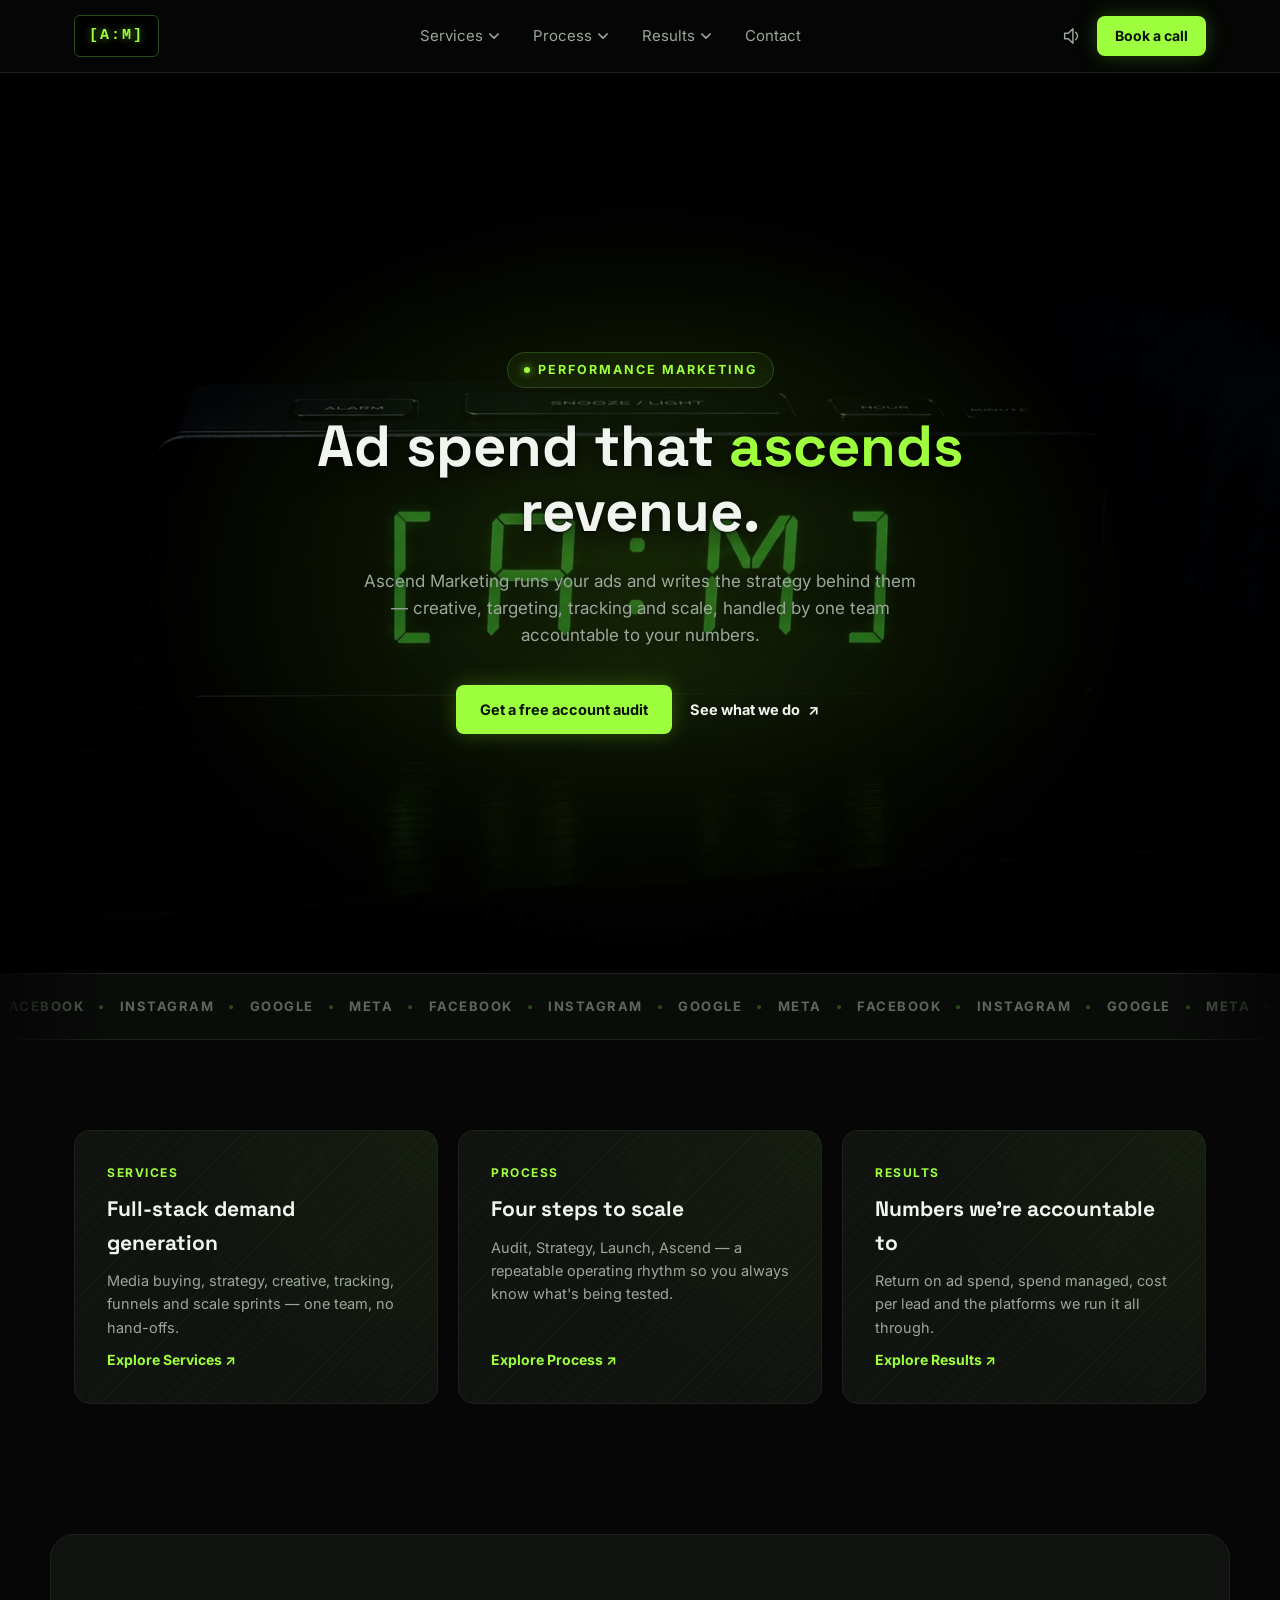
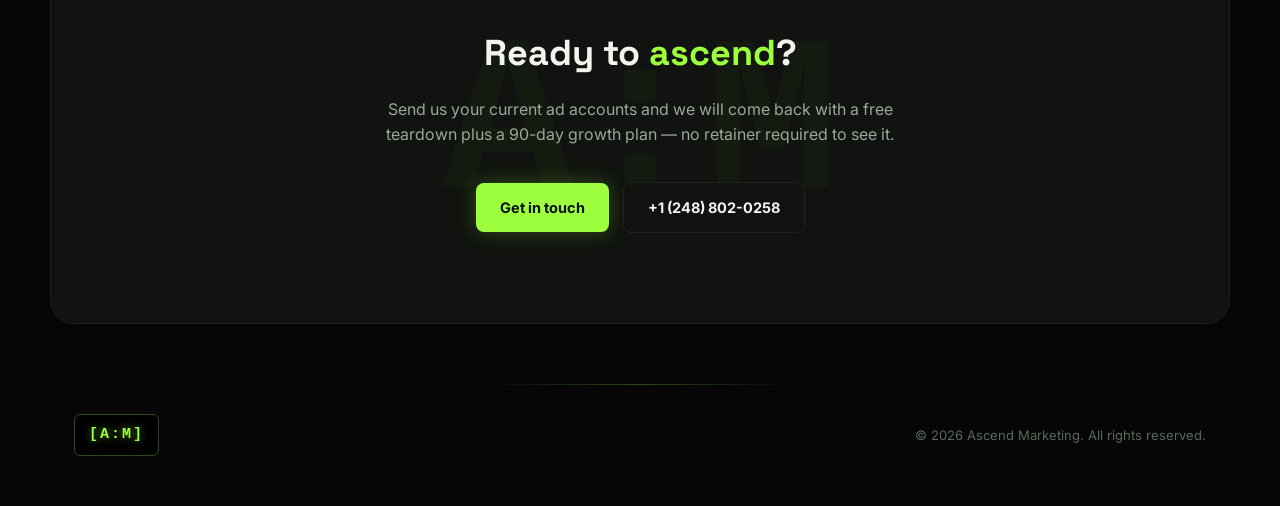
==== index.html @ 56b59812 "Initial commit: Ascend Marketing site" ====
<!DOCTYPE html>
<html lang="en">
<head>
<meta charset="UTF-8">
<meta name="viewport" content="width=device-width, initial-scale=1.0">
<title>Ascend Marketing | Paid Ads &amp; Growth Strategy</title>
<link rel="icon" type="image/svg+xml" href="data:image/svg+xml,%3Csvg xmlns='http://www.w3.org/2000/svg' viewBox='0 0 100 100'%3E%3Crect width='100' height='100' rx='18' fill='%23050605'/%3E%3Ctext x='50' y='63' font-family='Courier New,monospace' font-weight='700' font-size='32' fill='%239dff3d' text-anchor='middle'%3EAM%3C/text%3E%3C/svg%3E">
<link rel="preconnect" href="https://fonts.googleapis.com">
<link rel="preconnect" href="https://fonts.gstatic.com" crossorigin>
<link href="https://fonts.googleapis.com/css2?family=Space+Grotesk:wght@500;700&family=Inter:wght@400;500;600;700&display=swap" rel="stylesheet">
<link rel="stylesheet" href="styles.css">
</head>
<body>

<header class="site-header">
  <div class="header-inner">
    <a href="index.html" class="logo-badge" aria-label="Ascend Marketing — home">
      <span class="logo-scan"></span>
      <span class="logo-text">[A:M]</span>
    </a>

    <nav class="main-nav" id="mainNav" aria-label="Main">
      <div class="nav-item">
        <a class="nav-link" href="services.html">Services <svg class="chev" viewBox="0 0 12 8"><path d="M1 1l5 5 5-5"/></svg></a>
        <div class="dropdown">
          <a href="services.html#paid-media-buying"><strong>Paid Media Buying</strong><span>Facebook, Instagram, Google &amp; Meta, managed daily</span></a>
          <a href="services.html#growth-strategy"><strong>Growth Strategy</strong><span>Offers, audiences and channel sequencing</span></a>
          <a href="services.html#creative-production"><strong>Creative Production</strong><span>Static, UGC and short-form test batches</span></a>
          <a href="services.html#tracking-reporting"><strong>Tracking &amp; Reporting</strong><span>Clean conversion data in one dashboard</span></a>
        </div>
      </div>
      <div class="nav-item">
        <a class="nav-link" href="process.html">Process <svg class="chev" viewBox="0 0 12 8"><path d="M1 1l5 5 5-5"/></svg></a>
        <div class="dropdown">
          <a href="process.html#audit"><strong>Audit</strong><span>We find the leaks in accounts and tracking</span></a>
          <a href="process.html#strategy"><strong>Strategy</strong><span>A written plan with budgets and targets</span></a>
          <a href="process.html#launch"><strong>Launch</strong><span>Live campaigns inside two weeks</span></a>
          <a href="process.html#ascend"><strong>Ascend</strong><span>Weekly optimisation and monthly scale calls</span></a>
        </div>
      </div>
      <div class="nav-item">
        <a class="nav-link" href="results.html">Results <svg class="chev" viewBox="0 0 12 8"><path d="M1 1l5 5 5-5"/></svg></a>
        <div class="dropdown">
          <a href="results.html#transparency"><strong>100% Transparency</strong><span>Clear reporting, no black-box billing</span></a>
          <a href="results.html#fast-setup"><strong>Fast Setup</strong><span>Live campaigns inside two weeks</span></a>
          <a href="results.html#hands-on-support"><strong>Hands-On Support</strong><span>A real strategist on your account</span></a>
          <a href="results.html#platforms"><strong>Platforms</strong><span>Where we buy and what we plug into</span></a>
        </div>
      </div>
      <div class="nav-item">
        <a class="nav-link" href="contact.html">Contact</a>
      </div>
    </nav>

    <div class="header-actions">
      <button class="sound-toggle" id="soundToggle" aria-label="Toggle ambient sound" aria-pressed="false">
        <svg viewBox="0 0 24 24" class="icon-sound-on"><path d="M4 9v6h4l5 5V4L8 9H4z"/><path d="M16 8a5 5 0 010 8" fill="none" stroke="currentColor" stroke-width="1.6"/></svg>
        <svg viewBox="0 0 24 24" class="icon-sound-off"><path d="M4 9v6h4l5 5V4L8 9H4z"/><line x1="16" y1="8" x2="21" y2="16" stroke="currentColor" stroke-width="1.6"/><line x1="21" y1="8" x2="16" y2="16" stroke="currentColor" stroke-width="1.6"/></svg>
      </button>
      <a href="contact.html" class="btn btn-primary btn-small">Book a call</a>
      <button class="menu-toggle" id="menuToggle" aria-label="Toggle menu" aria-expanded="false" aria-controls="mainNav">
        <span></span><span></span><span></span>
      </button>
    </div>
  </div>
</header>

<main id="top">

  <section class="hero" id="hero">
    <div class="hero-bg" aria-hidden="true">
      <div class="ambient-glow ambient-glow-1"></div>
      <div class="ambient-glow ambient-glow-2"></div>
      <div class="clock-photo">
        <img src="assets/hero-clock.webp" alt="" class="clock-photo-img">
        <div class="clock-photo-glow"></div>
        <img src="assets/hero-clock.webp" alt="" class="clock-photo-glitch clock-photo-glitch-r">
        <img src="assets/hero-clock.webp" alt="" class="clock-photo-glitch clock-photo-glitch-b">
      </div>
      <div class="hero-vignette"></div>
    </div>

    <div class="hero-content reveal">
      <p class="eyebrow"><span class="dot"></span>Performance Marketing</p>
      <h1>Ad spend that <span class="accent">ascends</span> revenue.</h1>
      <p class="hero-sub">Ascend Marketing runs your ads and writes the strategy behind them — creative, targeting, tracking and scale, handled by one team accountable to your numbers.</p>
      <div class="hero-actions">
        <a href="contact.html" class="btn btn-primary">Get a free account audit</a>
        <a href="services.html" class="btn btn-link">See what we do <span class="arrow">↗</span></a>
      </div>
    </div>
  </section>

  <section class="marquee" aria-label="Platforms we advertise on">
    <div class="marquee-track">
      <span>Facebook</span><span class="dot-sep">•</span>
      <span>Instagram</span><span class="dot-sep">•</span>
      <span>Google</span><span class="dot-sep">•</span>
      <span>Meta</span><span class="dot-sep">•</span>
      <span>Facebook</span><span class="dot-sep">•</span>
      <span>Instagram</span><span class="dot-sep">•</span>
      <span>Google</span><span class="dot-sep">•</span>
      <span>Meta</span><span class="dot-sep">•</span>
      <span>Facebook</span><span class="dot-sep">•</span>
      <span>Instagram</span><span class="dot-sep">•</span>
      <span>Google</span><span class="dot-sep">•</span>
      <span>Meta</span><span class="dot-sep">•</span>
      <span>Facebook</span><span class="dot-sep">•</span>
      <span>Instagram</span><span class="dot-sep">•</span>
      <span>Google</span><span class="dot-sep">•</span>
      <span>Meta</span><span class="dot-sep">•</span>
      <span>Facebook</span><span class="dot-sep">•</span>
      <span>Instagram</span><span class="dot-sep">•</span>
      <span>Google</span><span class="dot-sep">•</span>
      <span>Meta</span><span class="dot-sep">•</span>
      <span>Facebook</span><span class="dot-sep">•</span>
      <span>Instagram</span><span class="dot-sep">•</span>
      <span>Google</span><span class="dot-sep">•</span>
      <span>Meta</span>
    </div>
  </section>

  <section class="teasers">
    <a href="services.html" class="teaser-card">
      <span class="teaser-eyebrow">Services</span>
      <h3>Full-stack demand generation</h3>
      <p>Media buying, strategy, creative, tracking, funnels and scale sprints — one team, no hand-offs.</p>
      <span class="teaser-link">Explore Services ↗</span>
    </a>
    <a href="process.html" class="teaser-card">
      <span class="teaser-eyebrow">Process</span>
      <h3>Four steps to scale</h3>
      <p>Audit, Strategy, Launch, Ascend — a repeatable operating rhythm so you always know what's being tested.</p>
      <span class="teaser-link">Explore Process ↗</span>
    </a>
    <a href="results.html" class="teaser-card">
      <span class="teaser-eyebrow">Results</span>
      <h3>Numbers we're accountable to</h3>
      <p>Return on ad spend, spend managed, cost per lead and the platforms we run it all through.</p>
      <span class="teaser-link">Explore Results ↗</span>
    </a>
  </section>

  <section class="cta-section" id="contact">
    <span class="watermark" aria-hidden="true">A:M</span>
    <h2>Ready to <span class="accent">ascend</span>?</h2>
    <p>Send us your current ad accounts and we will come back with a free teardown plus a 90-day growth plan — no retainer required to see it.</p>
    <div class="cta-actions">
      <a href="contact.html" class="btn btn-primary">Get in touch</a>
      <a href="tel:+12488020258" class="btn btn-dark">+1 (248) 802-0258</a>
    </div>
  </section>

</main>

<footer class="site-footer">
  <a href="index.html" class="logo-badge" aria-label="Ascend Marketing — home">
    <span class="logo-text">[A:M]</span>
  </a>
  <p>&copy; 2026 Ascend Marketing. All rights reserved.</p>
</footer>

<script src="script.js"></script>
</body>
</html>
---- styles.css ----
:root {
  --black: #050605;
  --black-soft: #0a0c0a;
  --panel: #10130f;
  --panel-border: #1c231a;
  --green: #7ed321;
  --green-bright: #9dff3d;
  --green-dim: #2a4a1a;
  --text: #f2f5ef;
  --text-muted: #9aa79a;
  --text-faint: #5c685c;
  --max-width: 1180px;
}

* { box-sizing: border-box; }
html { scroll-behavior: smooth; }

body {
  margin: 0;
  background-color: var(--black);
  background-image:
    linear-gradient(rgba(126, 211, 33, 0.025) 1px, transparent 1px),
    linear-gradient(90deg, rgba(126, 211, 33, 0.025) 1px, transparent 1px);
  background-size: 42px 42px;
  background-attachment: fixed;
  color: var(--text);
  font-family: 'Inter', 'Segoe UI', system-ui, -apple-system, sans-serif;
  line-height: 1.6;
  overflow-x: hidden;
}

h1, h2, h3 { font-family: 'Space Grotesk', 'Segoe UI', system-ui, sans-serif; }

svg { width: 100%; height: 100%; fill: none; stroke: currentColor; stroke-width: 1.6; stroke-linecap: round; stroke-linejoin: round; }

a { color: inherit; }

::selection { background: rgba(126, 211, 33, 0.35); color: #eafff0; }

::-webkit-scrollbar { width: 10px; height: 10px; }
::-webkit-scrollbar-track { background: var(--black); }
::-webkit-scrollbar-thumb { background: var(--panel-border); border-radius: 6px; }
::-webkit-scrollbar-thumb:hover { background: var(--green-dim); }

/* ---------- Header ---------- */
.site-header {
  position: sticky;
  top: 0;
  z-index: 100;
  background: rgba(5, 6, 5, 0.85);
  backdrop-filter: blur(10px);
  border-bottom: 1px solid var(--panel-border);
}

.header-inner {
  max-width: var(--max-width);
  margin: 0 auto;
  padding: 14px 24px;
  display: flex;
  align-items: center;
  justify-content: space-between;
  gap: 24px;
}

.logo-badge {
  position: relative;
  display: inline-flex;
  align-items: center;
  padding: 8px 14px;
  background: #000;
  border: 1px solid var(--green-dim);
  border-radius: 6px;
  text-decoration: none;
  overflow: hidden;
}
.logo-text {
  font-family: 'Courier New', monospace;
  font-weight: 700;
  color: var(--green-bright);
  letter-spacing: 2px;
  font-size: 15px;
  text-shadow: 0 0 8px rgba(158, 255, 61, 0.6);
}
.logo-scan {
  position: absolute;
  top: 0; left: -100%;
  width: 60%; height: 2px;
  background: linear-gradient(90deg, transparent, #cfffb0, transparent);
  animation: scan 3.2s linear infinite;
}
@keyframes scan {
  0% { left: -60%; }
  100% { left: 120%; }
}

.main-nav {
  display: flex;
  align-items: center;
  gap: 6px;
  flex: 1;
  justify-content: center;
}

.nav-item { position: relative; }

.nav-link {
  display: inline-flex;
  align-items: center;
  gap: 6px;
  text-decoration: none;
  color: var(--text-muted);
  font-size: 15px;
  padding: 10px 14px;
  font-family: inherit;
  border-radius: 6px;
  transition: color 0.2s ease;
}
.nav-link:hover, .nav-link.active { color: var(--green-bright); }
.chev { width: 10px; height: 7px; transition: transform 0.2s ease; stroke-width: 2; }
.nav-item:hover .chev, .nav-item:focus-within .chev { transform: rotate(180deg); }

.dropdown {
  position: absolute;
  top: calc(100% + 10px);
  left: 50%;
  transform: translateX(-50%);
  width: 320px;
  background: rgba(10, 14, 10, 0.98);
  border: 1px solid var(--panel-border);
  border-radius: 12px;
  padding: 10px;
  display: flex;
  flex-direction: column;
  gap: 2px;
  box-shadow: 0 20px 50px rgba(0,0,0,0.6);
  opacity: 0;
  visibility: hidden;
  transform: translateX(-50%) translateY(6px);
  transition: opacity 0.15s ease, visibility 0.15s ease, transform 0.15s ease;
}
.nav-item:hover .dropdown,
.nav-item:focus-within .dropdown {
  opacity: 1;
  visibility: visible;
  transform: translateX(-50%) translateY(0);
}
.dropdown a {
  display: flex;
  flex-direction: column;
  gap: 3px;
  padding: 10px 12px;
  border-radius: 8px;
  text-decoration: none;
  transition: background 0.15s ease;
}
.dropdown a:hover { background: rgba(126, 211, 33, 0.1); }
.dropdown a strong { font-size: 14px; color: var(--text); }
.dropdown a span { font-size: 12.5px; color: var(--text-muted); }

.header-actions {
  display: flex;
  align-items: center;
  gap: 14px;
}

.menu-toggle {
  display: none;
  flex-direction: column;
  justify-content: center;
  gap: 5px;
  width: 22px;
  height: 22px;
  background: none;
  border: none;
  cursor: pointer;
  padding: 0;
}
.menu-toggle span {
  display: block;
  width: 100%;
  height: 2px;
  background: var(--text-muted);
  border-radius: 2px;
  transition: transform 0.25s ease, opacity 0.25s ease, background 0.25s ease;
}
.menu-toggle[aria-expanded="true"] span { background: var(--green-bright); }
.menu-toggle[aria-expanded="true"] span:nth-child(1) { transform: translateY(7px) rotate(45deg); }
.menu-toggle[aria-expanded="true"] span:nth-child(2) { opacity: 0; }
.menu-toggle[aria-expanded="true"] span:nth-child(3) { transform: translateY(-7px) rotate(-45deg); }

.sound-toggle {
  position: relative;
  background: none;
  border: none;
  color: var(--text-muted);
  width: 22px;
  height: 22px;
  cursor: pointer;
  padding: 0;
}
.sound-toggle:hover { color: var(--green-bright); }
.sound-toggle svg { position: absolute; inset: 0; }
.sound-toggle .icon-sound-off { display: none; }
.sound-toggle.is-off .icon-sound-on { display: none; }
.sound-toggle.is-off .icon-sound-off { display: block; }

.btn {
  display: inline-flex;
  align-items: center;
  gap: 8px;
  padding: 13px 24px;
  border-radius: 8px;
  text-decoration: none;
  font-weight: 700;
  font-size: 14.5px;
  border: none;
  cursor: pointer;
  font-family: inherit;
  transition: all 0.2s ease;
  white-space: nowrap;
}
.btn-small { padding: 9px 18px; font-size: 14px; }
.btn:active { transform: scale(0.97); }
.btn-primary {
  position: relative;
  overflow: hidden;
  background: var(--green-bright);
  color: #06120a;
  box-shadow: 0 0 20px rgba(158,255,61,0.25);
}
.btn-primary::after {
  content: '';
  position: absolute;
  top: 0; left: -75%;
  width: 50%; height: 100%;
  background: linear-gradient(120deg, transparent, rgba(255,255,255,0.45), transparent);
  transform: skewX(-20deg);
  transition: left 0.5s ease;
}
.btn-primary:hover::after { left: 125%; }
.btn-primary:hover { background: #b6ff6b; box-shadow: 0 0 30px rgba(158,255,61,0.4); }
.btn-dark {
  background: var(--panel);
  color: var(--text);
  border: 1px solid var(--panel-border);
}
.btn-dark:hover { border-color: var(--green-dim); }
.btn-link {
  background: none;
  color: var(--text);
  padding: 13px 6px;
}
.btn-link:hover { color: var(--green-bright); }
.arrow { display: inline-block; transition: transform 0.2s ease; }
.btn-link:hover .arrow { transform: translate(2px, -2px); }

/* ---------- Hero ---------- */
.hero {
  position: relative;
  padding: 130px 24px 90px;
  min-height: 100vh;
  display: flex;
  align-items: center;
  justify-content: center;
  overflow: hidden;
}

.hero-bg {
  position: absolute;
  inset: 0;
  pointer-events: none;
}

.hero-vignette {
  position: absolute;
  inset: 0;
  background:
    linear-gradient(to bottom, rgba(0,0,0,0.85) 0%, rgba(0,0,0,0.1) 30%, rgba(0,0,0,0.2) 68%, rgba(0,0,0,0.9) 100%),
    radial-gradient(ellipse at 50% 50%, transparent 45%, rgba(0,0,0,0.7) 100%);
  z-index: 1;
}

/* ---------- Hero clock illustration ---------- */
.ambient-glow {
  position: absolute;
  border-radius: 50%;
  filter: blur(70px);
  pointer-events: none;
}
.ambient-glow-1 {
  width: 280px; height: 280px;
  background: rgba(126, 211, 33, 0.14);
  top: 6%; right: 10%;
  animation: drift 9s ease-in-out infinite;
}
.ambient-glow-2 {
  width: 200px; height: 200px;
  background: rgba(120, 170, 255, 0.06);
  bottom: 8%; left: 8%;
  animation: drift 12s ease-in-out infinite reverse;
}
@keyframes drift {
  0%, 100% { transform: translate(0, 0); }
  50% { transform: translate(14px, -12px); }
}

.clock-photo {
  position: absolute;
  inset: 0;
  overflow: hidden;
}

.clock-photo-img,
.clock-photo-glitch {
  position: absolute;
  inset: 0;
  width: 100%;
  height: 100%;
  object-fit: cover;
  display: block;
}
.clock-photo-img {
  filter: brightness(0.55) saturate(0.85) contrast(1.05);
  animation: kenburns 20s ease-in-out infinite alternate;
}
@keyframes kenburns {
  0% { transform: scale(1.02); }
  100% { transform: scale(1.07); }
}

.clock-photo-glow {
  position: absolute;
  inset: 0;
  background: radial-gradient(ellipse at 50% 58%, rgba(126, 211, 33, 0.22), transparent 55%);
  mix-blend-mode: screen;
  animation: screen-pulse 3.4s ease-in-out infinite;
  pointer-events: none;
}
@keyframes screen-pulse {
  0%, 100% { opacity: 0.75; }
  50% { opacity: 1; }
}

.clock-photo-glitch {
  clip-path: inset(45% 37% 34% 51%);
  opacity: 0;
  pointer-events: none;
}
.clock-photo-glitch-r { filter: hue-rotate(300deg) saturate(5) brightness(1.5); animation: glitch-before 5.5s infinite; }
.clock-photo-glitch-b { filter: hue-rotate(140deg) saturate(5) brightness(1.5); animation: glitch-after 5.5s infinite; }
@keyframes glitch-before {
  0%, 92%, 100% { opacity: 0; transform: translate(0, 0); }
  93% { opacity: 0.85; transform: translate(3px, -1px); }
  95% { opacity: 0.85; transform: translate(-3px, 1px); }
  96% { opacity: 0; }
}
@keyframes glitch-after {
  0%, 92%, 100% { opacity: 0; transform: translate(0, 0); }
  93.5% { opacity: 0.85; transform: translate(-3px, 1px); }
  95.5% { opacity: 0.85; transform: translate(3px, -1px); }
  97% { opacity: 0; }
}

.hero-content {
  position: relative;
  z-index: 2;
  text-align: center;
  max-width: 780px;
  margin: 0 auto;
  opacity: 1;
  transform: none;
}

.eyebrow {
  display: inline-flex;
  align-items: center;
  gap: 8px;
  text-transform: uppercase;
  letter-spacing: 2px;
  font-size: 12.5px;
  color: var(--green-bright);
  font-weight: 700;
  background: rgba(126, 211, 33, 0.08);
  border: 1px solid var(--green-dim);
  padding: 7px 16px;
  border-radius: 20px;
  margin: 0 0 26px;
}
.eyebrow .dot {
  width: 6px; height: 6px;
  background: var(--green-bright);
  border-radius: 50%;
  box-shadow: 0 0 8px var(--green-bright);
}
.eyebrow-plain {
  display: block;
  background: none;
  border: none;
  padding: 0;
  text-align: left;
  margin-bottom: 14px;
}

.hero-content h1 {
  font-size: 58px;
  line-height: 1.12;
  font-weight: 800;
  margin: 0 0 24px;
  text-shadow: 0 4px 24px rgba(0, 0, 0, 0.85), 0 1px 3px rgba(0, 0, 0, 0.9);
}
.accent { color: var(--green-bright); }

.hero-sub {
  color: var(--text-muted);
  font-size: 17px;
  max-width: 560px;
  margin: 0 auto 36px;
  text-shadow: 0 2px 16px rgba(0, 0, 0, 0.9);
}

.hero-actions {
  display: flex;
  align-items: center;
  justify-content: center;
  gap: 12px;
  flex-wrap: wrap;
}

/* ---------- Page hero (subpages) ---------- */
.page-hero {
  position: relative;
  max-width: var(--max-width);
  margin: 0 auto;
  padding: 90px 24px 60px;
  overflow: hidden;
}
.page-hero::before {
  content: '';
  position: absolute;
  top: -25%;
  left: 50%;
  transform: translateX(-50%);
  width: 640px;
  max-width: 140%;
  height: 380px;
  background: radial-gradient(ellipse, rgba(126, 211, 33, 0.1), transparent 70%);
  pointer-events: none;
  z-index: 0;
}
.page-hero .watermark { font-size: 160px; }
.page-hero-content { position: relative; z-index: 1; max-width: 700px; }
.page-hero-content h1 {
  font-size: 44px;
  font-weight: 800;
  margin: 0 0 18px;
}
.page-hero-content p {
  color: var(--text-muted);
  font-size: 16.5px;
  margin: 0;
}

/* ---------- Homepage teasers ---------- */
.teasers {
  max-width: var(--max-width);
  margin: 0 auto;
  padding: 90px 24px;
  display: grid;
  grid-template-columns: repeat(3, 1fr);
  gap: 20px;
}
.teaser-card {
  border: 1px solid var(--panel-border);
  border-radius: 16px;
  padding: 32px;
  text-decoration: none;
  display: flex;
  flex-direction: column;
  gap: 10px;
}
.teaser-eyebrow {
  text-transform: uppercase;
  letter-spacing: 1.5px;
  font-size: 12px;
  font-weight: 700;
  color: var(--green-bright);
}
.teaser-card h3 { margin: 0; font-size: 21px; }
.teaser-card p { margin: 0; color: var(--text-muted); font-size: 14.5px; flex: 1; }
.teaser-link { color: var(--green-bright); font-size: 14px; font-weight: 700; }

/* ---------- Marquee ---------- */
.marquee {
  border-top: 1px solid var(--panel-border);
  border-bottom: 1px solid var(--panel-border);
  background: var(--black-soft);
  overflow: hidden;
  padding: 22px 0;
  mask-image: linear-gradient(to right, transparent, black 8%, black 92%, transparent);
  -webkit-mask-image: linear-gradient(to right, transparent, black 8%, black 92%, transparent);
}
.marquee-track {
  display: flex;
  gap: 14px;
  white-space: nowrap;
  width: max-content;
  animation: scroll-left 30s linear infinite;
  color: var(--text-faint);
  font-size: 13px;
  font-weight: 700;
  letter-spacing: 1.5px;
  text-transform: uppercase;
}
.dot-sep { color: var(--green-dim); }
@keyframes scroll-left {
  from { transform: translateX(0); }
  to { transform: translateX(-50%); }
}

/* ---------- Stats / value props ---------- */
.stats {
  max-width: var(--max-width);
  margin: 0 auto;
  padding: 70px 24px;
  display: grid;
  grid-template-columns: repeat(3, 1fr);
  gap: 20px;
}
.stat-card {
  border: 1px solid var(--panel-border);
  border-radius: 14px;
  padding: 30px 26px;
}
.stat-icon {
  width: 40px; height: 40px;
  display: flex;
  align-items: center;
  justify-content: center;
  background: rgba(126, 211, 33, 0.08);
  border: 1px solid var(--green-dim);
  border-radius: 10px;
  color: var(--green-bright);
  padding: 8px;
  margin-bottom: 18px;
}
.stat-card h3 {
  font-size: 19px;
  font-weight: 800;
  color: var(--green-bright);
  margin: 0 0 8px;
}
.stat-card p { margin: 0; color: var(--text-muted); font-size: 14.5px; }

/* ---------- Sections shared ---------- */
.services, .process {
  max-width: var(--max-width);
  margin: 0 auto;
  padding: 90px 24px;
  position: relative;
}
.services h2, .process h2, .cta-section h2 {
  font-size: 36px;
  font-weight: 800;
  margin: 0 0 14px;
}
.section-sub {
  color: var(--text-muted);
  font-size: 16px;
  max-width: 620px;
  margin: 0 0 50px;
}

.watermark {
  position: absolute;
  top: 50%;
  left: 50%;
  transform: translate(-50%, -50%);
  font-size: 220px;
  font-weight: 800;
  color: rgba(126, 211, 33, 0.04);
  white-space: nowrap;
  pointer-events: none;
  user-select: none;
  z-index: 0;
  font-family: 'Courier New', monospace;
}

/* ---------- Shared card texture (services / process / results / teasers) ---------- */
.service-card,
.process-list li,
.stat-card,
.teaser-card {
  position: relative;
  background-color: var(--panel);
  background-image:
    repeating-linear-gradient(135deg, rgba(126, 211, 33, 0.04) 0px, rgba(126, 211, 33, 0.04) 1px, transparent 1px, transparent 10px),
    radial-gradient(circle at 100% 0%, rgba(126, 211, 33, 0.05), transparent 60%);
  overflow: hidden;
  transition: transform 0.2s ease, border-color 0.2s ease;
}
.service-card::before, .service-card::after,
.process-list li::before, .process-list li::after,
.stat-card::before, .stat-card::after,
.teaser-card::before, .teaser-card::after {
  content: '';
  position: absolute;
  width: 14px; height: 14px;
  border: 1.5px solid var(--green-bright);
  opacity: 0;
  transition: opacity 0.25s ease;
  pointer-events: none;
}
.service-card::before, .process-list li::before, .stat-card::before, .teaser-card::before {
  top: 8px; left: 8px;
  border-right: none; border-bottom: none;
}
.service-card::after, .process-list li::after, .stat-card::after, .teaser-card::after {
  bottom: 8px; right: 8px;
  border-left: none; border-top: none;
}
.service-card:hover, .process-list li:hover, .stat-card:hover, .teaser-card:hover {
  transform: translateY(-4px);
  border-color: var(--green-dim);
}
.service-card:hover::before, .service-card:hover::after,
.process-list li:hover::before, .process-list li:hover::after,
.stat-card:hover::before, .stat-card:hover::after,
.teaser-card:hover::before, .teaser-card:hover::after {
  opacity: 0.7;
}

/* ---------- Services ---------- */
.service-grid {
  position: relative;
  z-index: 1;
  display: grid;
  grid-template-columns: repeat(3, 1fr);
  gap: 20px;
}
.service-card {
  border: 1px solid var(--panel-border);
  border-radius: 14px;
  padding: 28px;
}
.service-icon {
  width: 42px; height: 42px;
  display: flex;
  align-items: center;
  justify-content: center;
  background: rgba(126, 211, 33, 0.08);
  border: 1px solid var(--green-dim);
  border-radius: 10px;
  color: var(--green-bright);
  padding: 9px;
  margin-bottom: 18px;
}
.service-card h3 { margin: 0 0 10px; font-size: 18px; }
.service-card p { margin: 0; color: var(--text-muted); font-size: 14.5px; }

/* ---------- Process ---------- */
.process-list {
  position: relative;
  z-index: 1;
  list-style: none;
  margin: 0;
  padding: 0;
  display: grid;
  grid-template-columns: repeat(2, 1fr);
  gap: 20px;
}
.process-list li {
  border: 1px solid var(--panel-border);
  border-radius: 14px;
  padding: 28px;
}
.process-num {
  display: block;
  font-family: 'Courier New', monospace;
  font-size: 15px;
  font-weight: 800;
  color: var(--green-bright);
  margin-bottom: 10px;
}
.process-list h3 { margin: 0 0 8px; font-size: 18px; }
.process-list p { margin: 0; color: var(--text-muted); font-size: 14.5px; }

/* ---------- Contact form ---------- */
.contact-section {
  max-width: 720px;
  margin: 0 auto;
  padding: 20px 24px 100px;
}
.contact-form {
  display: grid;
  grid-template-columns: 1fr 1fr;
  gap: 20px;
  background-color: var(--panel);
  background-image:
    repeating-linear-gradient(135deg, rgba(126, 211, 33, 0.04) 0px, rgba(126, 211, 33, 0.04) 1px, transparent 1px, transparent 10px);
  border: 1px solid var(--panel-border);
  border-radius: 16px;
  padding: 36px;
}
.form-row { display: flex; flex-direction: column; gap: 8px; }
.form-row-full { grid-column: 1 / -1; }
.form-row label { font-size: 14px; font-weight: 600; color: var(--text); }
.req { color: var(--green-bright); }
.form-row input,
.form-row select,
.form-row textarea {
  background: #0a0c0a;
  border: 1px solid var(--panel-border);
  border-radius: 8px;
  padding: 12px 14px;
  color: var(--text);
  font-family: inherit;
  font-size: 15px;
  transition: border-color 0.2s ease, box-shadow 0.2s ease;
}
.form-row textarea { resize: vertical; min-height: 110px; }
.form-row input:focus,
.form-row select:focus,
.form-row textarea:focus {
  outline: none;
  border-color: var(--green-bright);
  box-shadow: 0 0 0 3px rgba(158, 255, 61, 0.15);
}
.form-row-full .btn { align-self: flex-start; }
.form-note {
  margin: 10px 0 0;
  font-size: 13px;
  color: var(--text-faint);
}
.form-note.success { color: var(--green-bright); }

.contact-alt {
  text-align: center;
  margin-top: 40px;
}
.contact-alt p {
  color: var(--text-muted);
  font-size: 14px;
  margin: 0 0 16px;
}

/* ---------- CTA ---------- */
.cta-section {
  position: relative;
  max-width: var(--max-width);
  margin: 40px auto 0;
  padding: 90px 40px;
  text-align: center;
  background: var(--panel);
  border: 1px solid var(--panel-border);
  border-radius: 24px;
  overflow: hidden;
}
.cta-section > *:not(.watermark) { position: relative; z-index: 1; }
.cta-section p {
  color: var(--text-muted);
  max-width: 560px;
  margin: 0 auto 34px;
}
.cta-actions {
  display: flex;
  align-items: center;
  justify-content: center;
  gap: 14px;
  flex-wrap: wrap;
}

/* ---------- Footer ---------- */
.site-footer {
  position: relative;
  max-width: var(--max-width);
  margin: 60px auto 0;
  padding: 30px 24px 50px;
  display: flex;
  align-items: center;
  justify-content: space-between;
  flex-wrap: wrap;
  gap: 16px;
}
.site-footer::before {
  content: '';
  position: absolute;
  top: 0; left: 50%;
  transform: translateX(-50%);
  width: min(300px, 80%);
  height: 1px;
  background: linear-gradient(90deg, transparent, var(--green-dim), transparent);
}
.site-footer p {
  color: var(--text-faint);
  font-size: 13px;
  margin: 0;
}

/* ---------- Reveal animation (fixed: visible immediately, subtle entrance only) ---------- */
.reveal {
  animation: reveal-in 0.7s ease both;
}
@keyframes reveal-in {
  from { opacity: 0; transform: translateY(14px); }
  to { opacity: 1; transform: translateY(0); }
}

/* ---------- Responsive ---------- */
@media (max-width: 900px) {
  .menu-toggle { display: flex; }
  .main-nav {
    position: fixed;
    top: 63px;
    left: 0; right: 0;
    flex-direction: column;
    align-items: stretch;
    gap: 2px;
    background: rgba(5, 6, 5, 0.98);
    border-bottom: 1px solid var(--panel-border);
    padding: 8px 20px 18px;
    max-height: 0;
    opacity: 0;
    overflow: hidden;
    visibility: hidden;
    transition: max-height 0.3s ease, opacity 0.25s ease, visibility 0.3s;
  }
  .main-nav.nav-open {
    max-height: 420px;
    opacity: 1;
    visibility: visible;
  }
  .nav-link {
    width: 100%;
    padding: 15px 4px;
    font-size: 16px;
    border-bottom: 1px solid var(--panel-border);
    justify-content: space-between;
  }
  .nav-item:last-child .nav-link { border-bottom: none; }
  .dropdown { display: none; }
  .chev { display: none; }
  .hero-content h1 { font-size: 42px; }
  .stats { grid-template-columns: 1fr; }
  .service-grid { grid-template-columns: repeat(2, 1fr); }
  .process-list { grid-template-columns: 1fr; }
  .teasers { grid-template-columns: 1fr; }
  .page-hero-content h1 { font-size: 34px; }
  .contact-form { grid-template-columns: 1fr; }
}

@media (max-width: 560px) {
  .header-inner { padding: 12px 16px; }
  .btn-small { padding: 8px 14px; font-size: 13px; }
  .hero { padding: 80px 16px 60px; }
  .hero-content h1 { font-size: 32px; }
  .hero-sub { font-size: 15.5px; }
  .stats { padding: 50px 16px; }
  .service-grid { grid-template-columns: 1fr; }
  .services, .process { padding: 60px 16px; }
  .cta-section { padding: 60px 20px; margin: 0 16px; border-radius: 18px; }
  .watermark { font-size: 120px; }
}
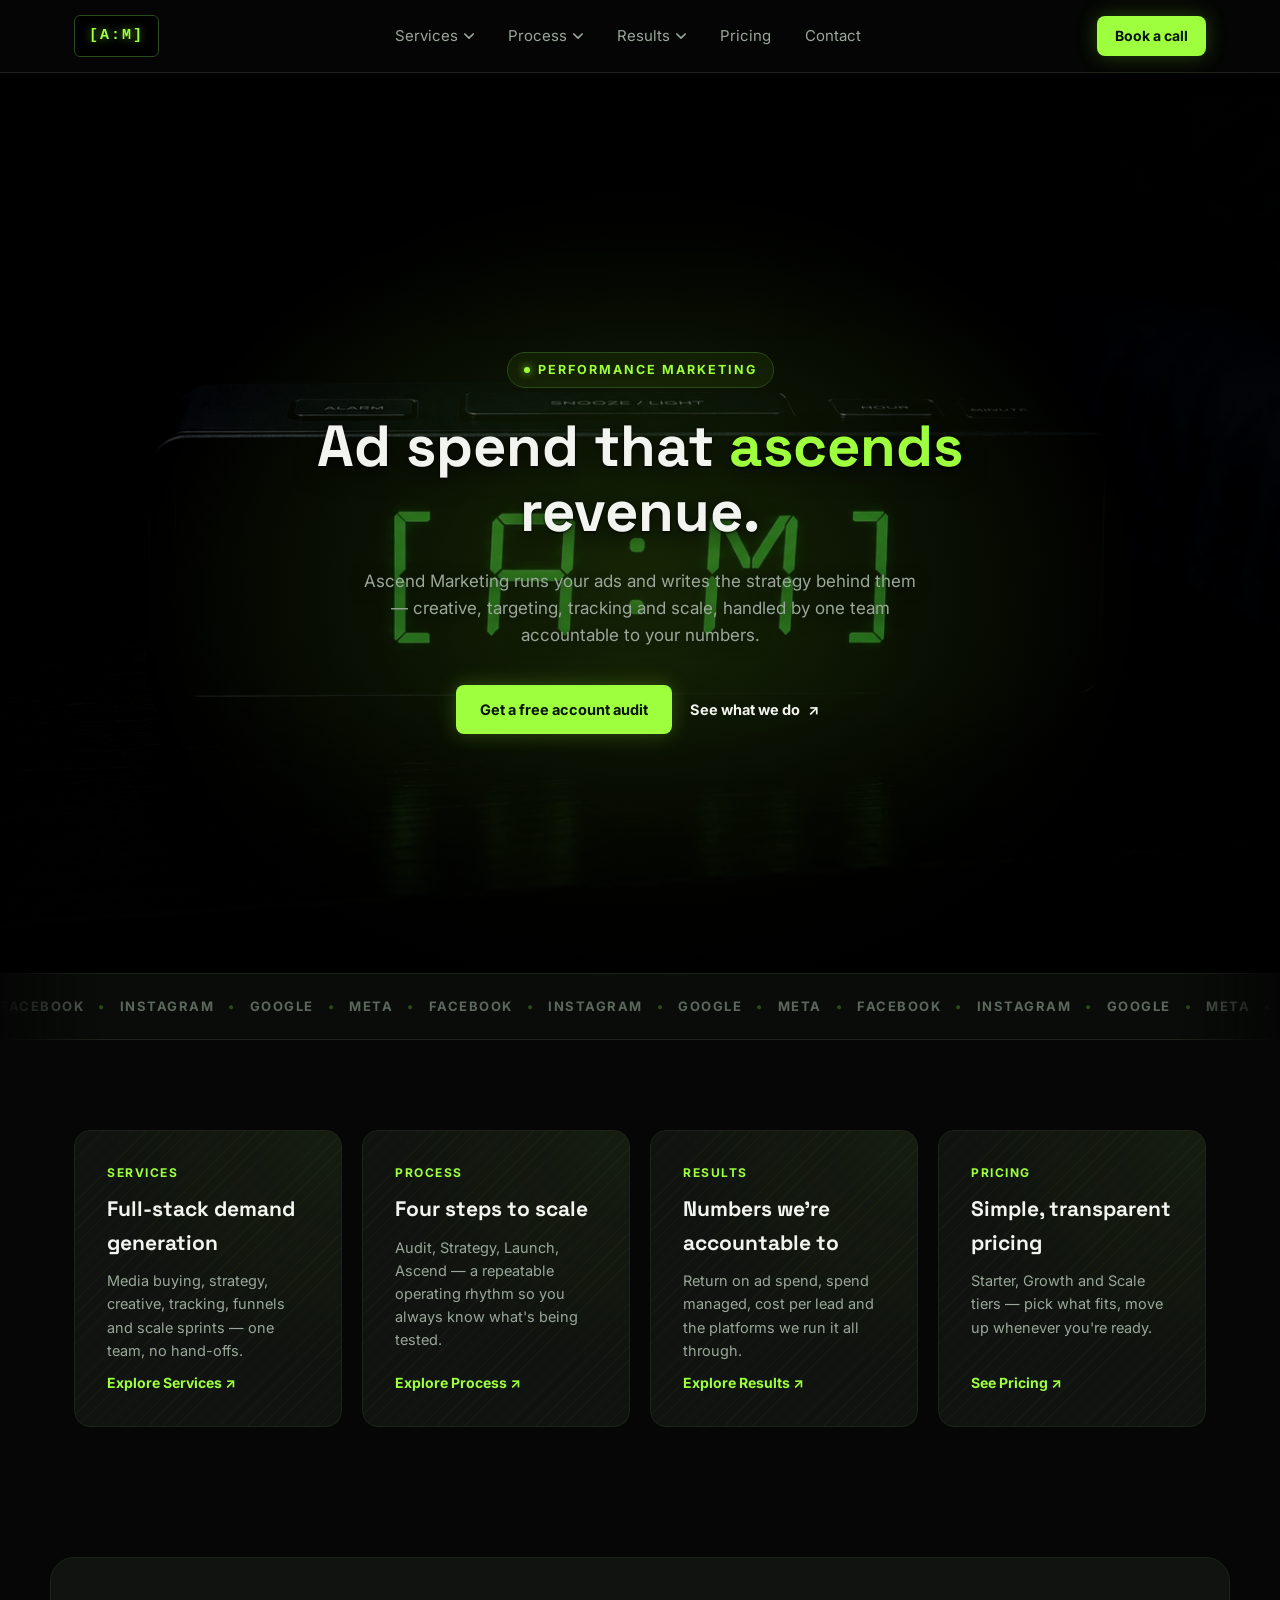
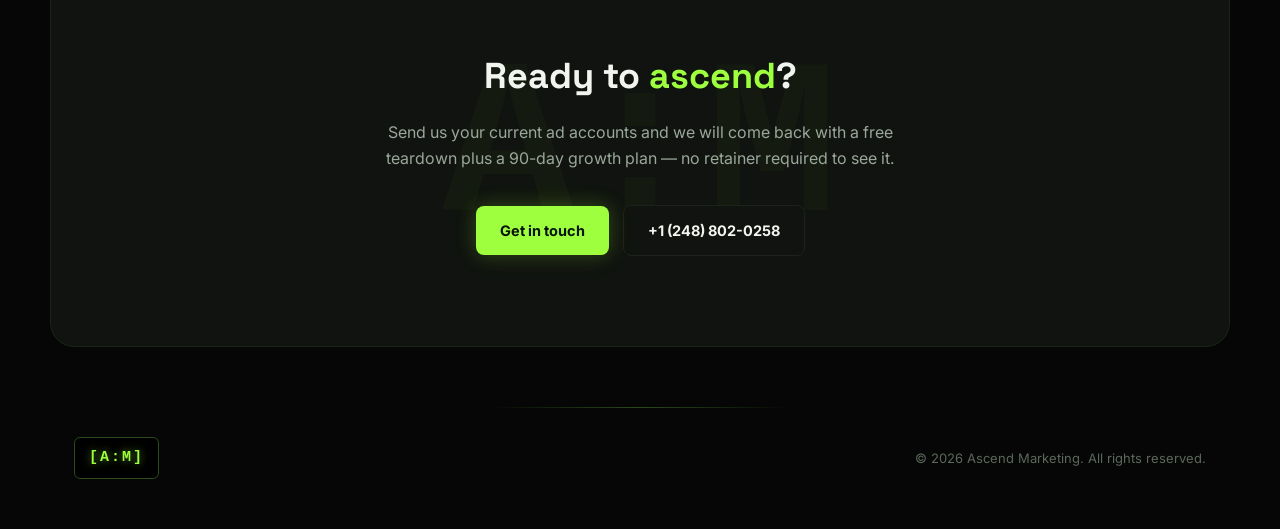
==== commit 3f32d406: "Remove sound toggle button" ====
--- a/index.html
+++ b/index.html
@@ -48,15 +48,14 @@
         </div>
       </div>
       <div class="nav-item">
+        <a class="nav-link" href="pricing.html">Pricing</a>
+      </div>
+      <div class="nav-item">
         <a class="nav-link" href="contact.html">Contact</a>
       </div>
     </nav>
 
     <div class="header-actions">
-      <button class="sound-toggle" id="soundToggle" aria-label="Toggle ambient sound" aria-pressed="false">
-        <svg viewBox="0 0 24 24" class="icon-sound-on"><path d="M4 9v6h4l5 5V4L8 9H4z"/><path d="M16 8a5 5 0 010 8" fill="none" stroke="currentColor" stroke-width="1.6"/></svg>
-        <svg viewBox="0 0 24 24" class="icon-sound-off"><path d="M4 9v6h4l5 5V4L8 9H4z"/><line x1="16" y1="8" x2="21" y2="16" stroke="currentColor" stroke-width="1.6"/><line x1="21" y1="8" x2="16" y2="16" stroke="currentColor" stroke-width="1.6"/></svg>
-      </button>
       <a href="contact.html" class="btn btn-primary btn-small">Book a call</a>
       <button class="menu-toggle" id="menuToggle" aria-label="Toggle menu" aria-expanded="false" aria-controls="mainNav">
         <span></span><span></span><span></span>
@@ -139,6 +138,12 @@
       <p>Return on ad spend, spend managed, cost per lead and the platforms we run it all through.</p>
       <span class="teaser-link">Explore Results ↗</span>
     </a>
+    <a href="pricing.html" class="teaser-card">
+      <span class="teaser-eyebrow">Pricing</span>
+      <h3>Simple, transparent pricing</h3>
+      <p>Starter, Growth and Scale tiers — pick what fits, move up whenever you're ready.</p>
+      <span class="teaser-link">See Pricing ↗</span>
+    </a>
   </section>
 
   <section class="cta-section" id="contact">
--- a/styles.css
+++ b/styles.css
@@ -170,10 +170,12 @@
   gap: 5px;
   width: 22px;
   height: 22px;
+  box-sizing: content-box;
+  padding: 11px;
+  margin: -11px;
   background: none;
   border: none;
   cursor: pointer;
-  padding: 0;
 }
 .menu-toggle span {
   display: block;
@@ -187,22 +189,6 @@
 .menu-toggle[aria-expanded="true"] span:nth-child(1) { transform: translateY(7px) rotate(45deg); }
 .menu-toggle[aria-expanded="true"] span:nth-child(2) { opacity: 0; }
 .menu-toggle[aria-expanded="true"] span:nth-child(3) { transform: translateY(-7px) rotate(-45deg); }
-
-.sound-toggle {
-  position: relative;
-  background: none;
-  border: none;
-  color: var(--text-muted);
-  width: 22px;
-  height: 22px;
-  cursor: pointer;
-  padding: 0;
-}
-.sound-toggle:hover { color: var(--green-bright); }
-.sound-toggle svg { position: absolute; inset: 0; }
-.sound-toggle .icon-sound-off { display: none; }
-.sound-toggle.is-off .icon-sound-on { display: none; }
-.sound-toggle.is-off .icon-sound-off { display: block; }
 
 .btn {
   display: inline-flex;
@@ -466,7 +452,7 @@
   margin: 0 auto;
   padding: 90px 24px;
   display: grid;
-  grid-template-columns: repeat(3, 1fr);
+  grid-template-columns: repeat(4, 1fr);
   gap: 20px;
 }
 .teaser-card {
@@ -683,6 +669,95 @@
 }
 .process-list h3 { margin: 0 0 8px; font-size: 18px; }
 .process-list p { margin: 0; color: var(--text-muted); font-size: 14.5px; }
+
+/* ---------- Pricing ---------- */
+.pricing {
+  max-width: var(--max-width);
+  margin: 0 auto;
+  padding: 20px 24px 100px;
+}
+.pricing-grid {
+  display: grid;
+  grid-template-columns: repeat(3, 1fr);
+  gap: 20px;
+  align-items: stretch;
+}
+.pricing-card {
+  position: relative;
+  display: flex;
+  flex-direction: column;
+  border: 1px solid var(--panel-border);
+  border-radius: 16px;
+  padding: 36px 30px;
+}
+.pricing-card.featured {
+  border-color: var(--green-bright);
+  box-shadow: 0 0 0 1px var(--green-bright), 0 30px 60px rgba(126, 211, 33, 0.12);
+}
+.pricing-badge {
+  position: absolute;
+  top: -13px;
+  left: 50%;
+  transform: translateX(-50%);
+  background: var(--green-bright);
+  color: #06120a;
+  font-size: 11px;
+  font-weight: 700;
+  letter-spacing: 1px;
+  text-transform: uppercase;
+  padding: 5px 14px;
+  border-radius: 20px;
+}
+.pricing-name {
+  text-transform: uppercase;
+  letter-spacing: 1.5px;
+  font-size: 12.5px;
+  font-weight: 700;
+  color: var(--green-bright);
+  margin: 0 0 14px;
+}
+.pricing-price {
+  display: flex;
+  align-items: baseline;
+  gap: 6px;
+  margin-bottom: 10px;
+}
+.pricing-price .amount {
+  font-size: 40px;
+  font-weight: 800;
+  font-family: 'Space Grotesk', 'Segoe UI', sans-serif;
+}
+.pricing-price .period {
+  color: var(--text-muted);
+  font-size: 14px;
+}
+.pricing-card p.pricing-desc {
+  color: var(--text-muted);
+  font-size: 14.5px;
+  margin: 0 0 26px;
+}
+.pricing-features {
+  list-style: none;
+  margin: 0 0 30px;
+  padding: 0;
+  display: grid;
+  gap: 12px;
+  flex: 1;
+}
+.pricing-features li {
+  position: relative;
+  padding-left: 26px;
+  color: var(--text);
+  font-size: 14.5px;
+}
+.pricing-features li::before {
+  content: "✓";
+  position: absolute;
+  left: 0;
+  color: var(--green-bright);
+  font-weight: 800;
+}
+.pricing-card .btn { justify-content: center; width: 100%; }
 
 /* ---------- Contact form ---------- */
 .contact-section {
@@ -840,12 +915,11 @@
   .dropdown { display: none; }
   .chev { display: none; }
   .hero-content h1 { font-size: 42px; }
-  .stats { grid-template-columns: 1fr; }
   .service-grid { grid-template-columns: repeat(2, 1fr); }
-  .process-list { grid-template-columns: 1fr; }
-  .teasers { grid-template-columns: 1fr; }
+  .teasers { grid-template-columns: repeat(2, 1fr); }
   .page-hero-content h1 { font-size: 34px; }
   .contact-form { grid-template-columns: 1fr; }
+  .pricing-grid { grid-template-columns: 1fr; max-width: 420px; margin: 0 auto; }
 }
 
 @media (max-width: 560px) {
@@ -854,9 +928,27 @@
   .hero { padding: 80px 16px 60px; }
   .hero-content h1 { font-size: 32px; }
   .hero-sub { font-size: 15.5px; }
-  .stats { padding: 50px 16px; }
+  .stats { grid-template-columns: 1fr; padding: 50px 16px; }
   .service-grid { grid-template-columns: 1fr; }
+  .process-list { grid-template-columns: 1fr; }
+  .teasers { grid-template-columns: 1fr; }
   .services, .process { padding: 60px 16px; }
   .cta-section { padding: 60px 20px; margin: 0 16px; border-radius: 18px; }
   .watermark { font-size: 120px; }
-}
+
+  /* The hero photo is landscape; on a tall narrow screen object-fit:cover
+     crops it to a very zoomed-in sliver that fights the headline for
+     attention. Darken it further so it recedes into a texture instead. */
+  .clock-photo-img { filter: brightness(0.4) saturate(0.7) contrast(1.05); animation-name: kenburns-mobile; }
+  @keyframes kenburns-mobile {
+    0% { transform: scale(1); }
+    100% { transform: scale(1.04); }
+  }
+  /* At this crop the M glyph isn't reliably in frame, so skip the glitch. */
+  .clock-photo-glitch { display: none; }
+  .hero-vignette {
+    background:
+      linear-gradient(to bottom, rgba(0,0,0,0.85) 0%, rgba(0,0,0,0.3) 30%, rgba(0,0,0,0.4) 68%, rgba(0,0,0,0.92) 100%),
+      radial-gradient(ellipse at 50% 50%, transparent 20%, rgba(0,0,0,0.8) 100%);
+  }
+}
